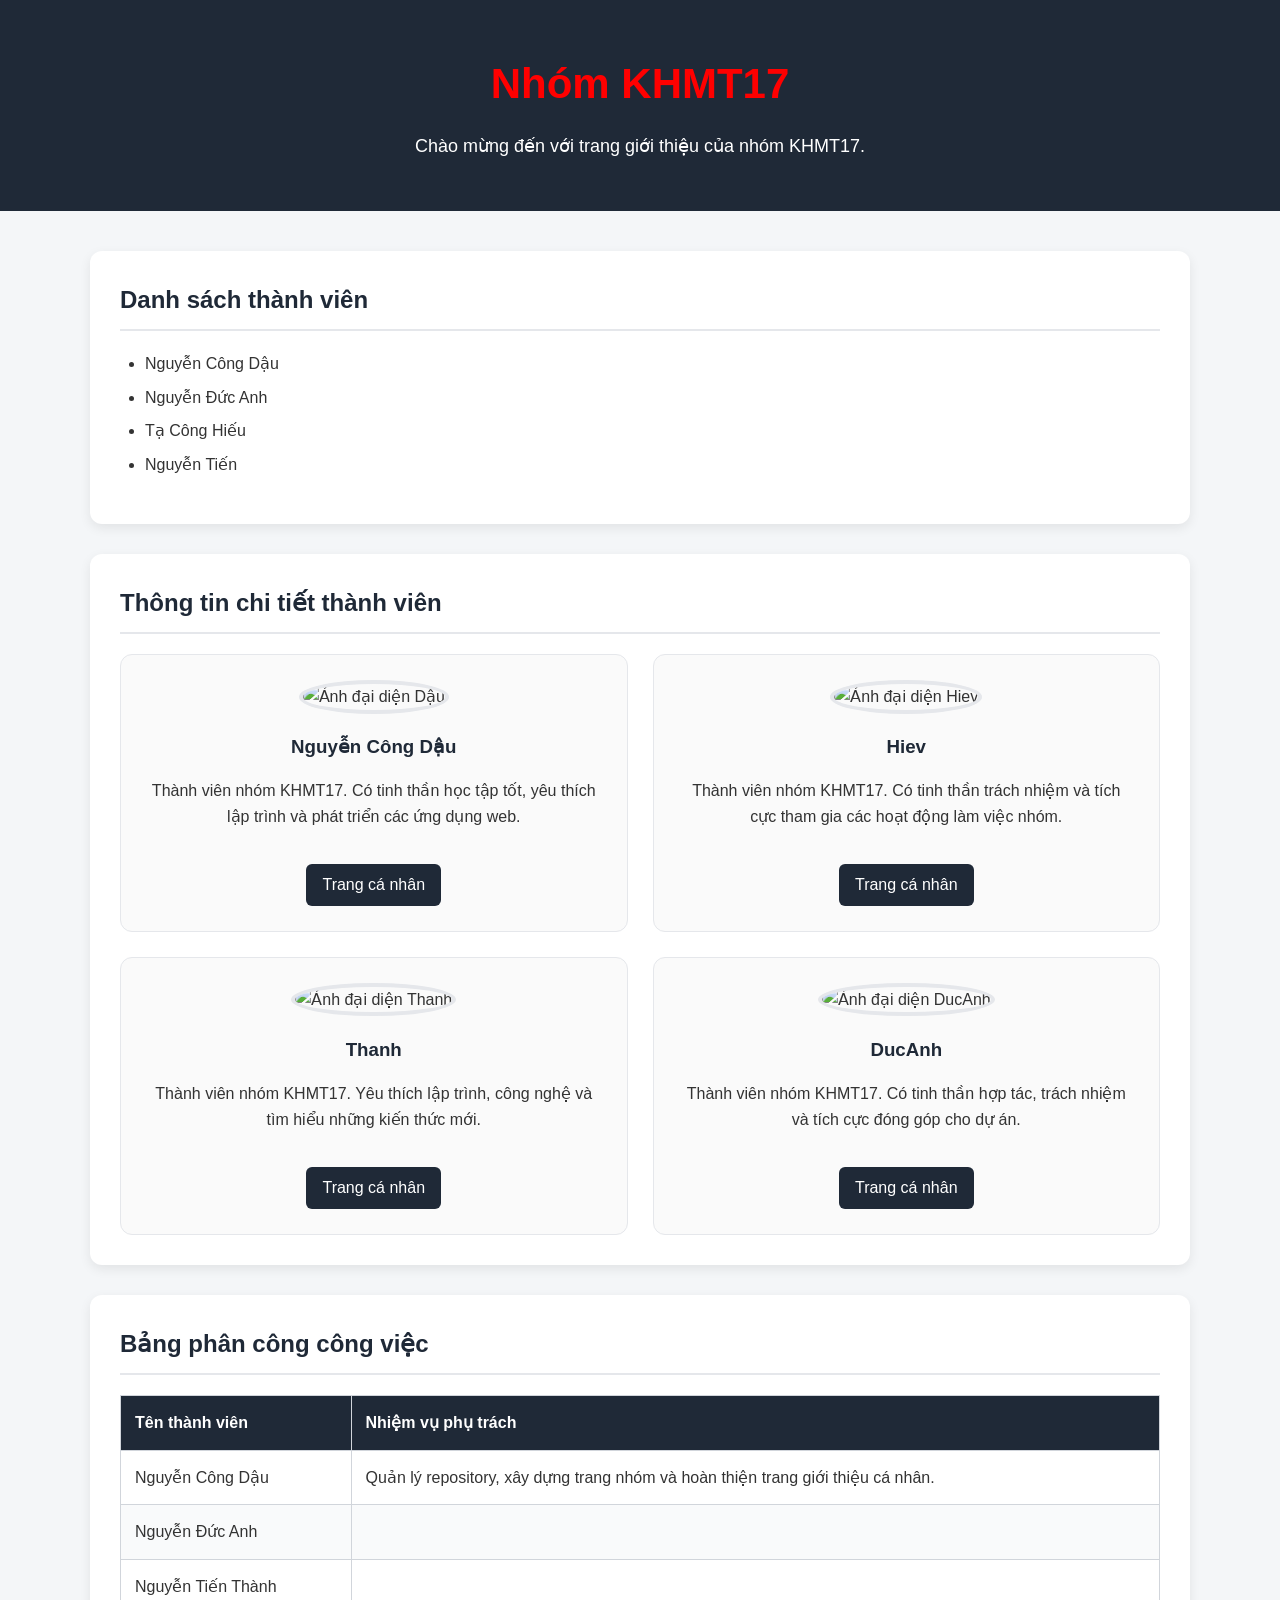
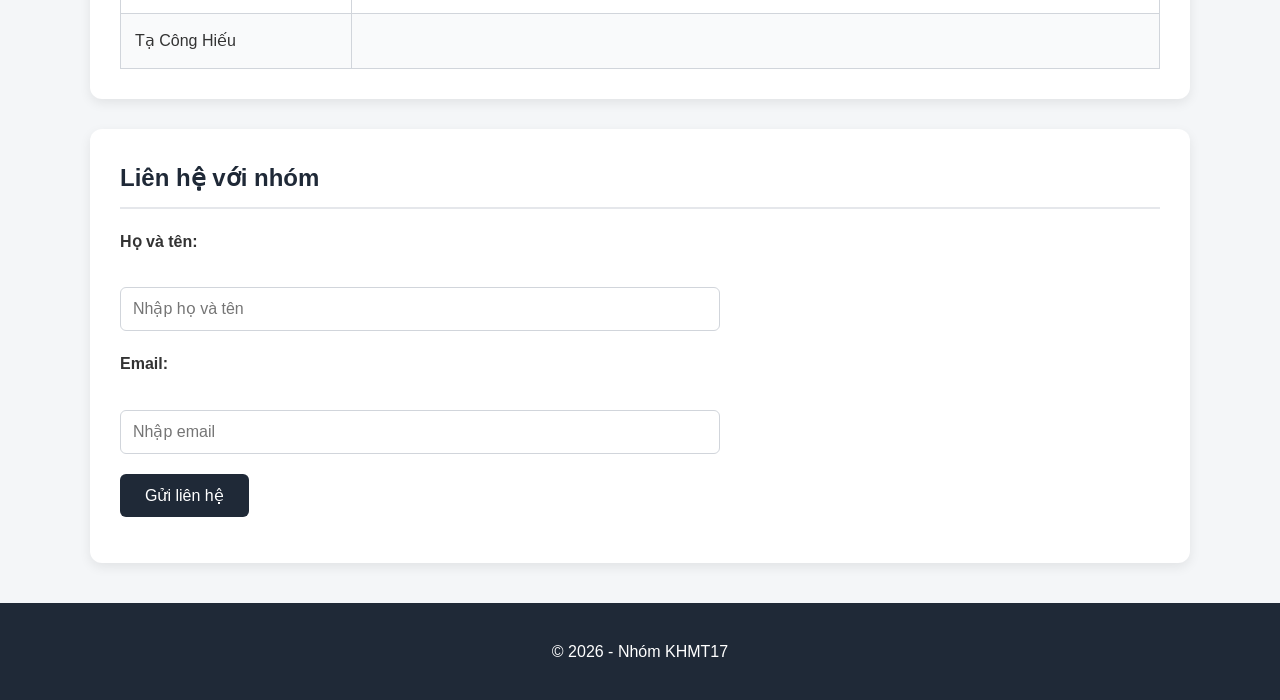
==== task/group/about.html @ 90bed05c "Add KHMT17 group introduction page" ====
<!DOCTYPE html>
<html lang="vi">

<head>
    <meta charset="UTF-8">
    <meta name="viewport" content="width=device-width, initial-scale=1.0">

    <title>Nhóm KHMT17 - Giới thiệu nhóm</title>

    <link rel="stylesheet" href="../style.css">
</head>

<body>

    <!-- ==================== HEADER ==================== -->
    <header class="header">
        <h1>Nhóm KHMT17</h1>

        <p>
            Chào mừng đến với trang giới thiệu của nhóm KHMT17.
        </p>
    </header>


    <main class="container">

        <!-- ==================== DANH SÁCH THÀNH VIÊN ==================== -->
        <section class="section">
            <h2>Danh sách thành viên</h2>

            <ul class="member-list">
                <li>Nguyễn Công Dậu</li>
                <li>Nguyễn Đức Anh</li>
                <li>Tạ Công Hiếu</li>
                <li>Nguyễn Tiến </li>
            </ul>
        </section>


        <!-- ==================== THÔNG TIN THÀNH VIÊN ==================== -->
        <section class="section">

            <h2>Thông tin chi tiết thành viên</h2>


            <!-- Thành viên 1 -->
            <div class="members">
                <div class="member-card">
                <img
                    src="images/dau.jpg"
                    alt="Ảnh đại diện Dậu"
                    width="200"
                >

                <h3>Nguyễn Công Dậu</h3>

                <p>
                    Thành viên nhóm KHMT17.
                    Có tinh thần học tập tốt, yêu thích lập trình
                    và phát triển các ứng dụng web.
                </p>

                <a
                    href="#"
                    target="_blank"
                >
                    Trang cá nhân
                </a>
                </div>


            <!-- Thành viên 2 -->
                <div class="member-card">
                <img
                    src="images/hiev.jpg"
                    alt="Ảnh đại diện Hiev"
                    width="200"
                >

                <h3>Hiev</h3>

                <p>
                    Thành viên nhóm KHMT17.
                    Có tinh thần trách nhiệm và tích cực
                    tham gia các hoạt động làm việc nhóm.
                </p>

                <a
                    href="#"
                    target="_blank"
                >
                    Trang cá nhân
                </a>
                </div>


            <!-- Thành viên 3 -->
                <div class="member-card">
                <img
                    src="images/dau.jpg"
                    alt="Ảnh đại diện Thanh"
                    width="200"
                >

                <h3>Thanh</h3>

                <p>
                    Thành viên nhóm KHMT17.
                    Yêu thích lập trình, công nghệ và
                    tìm hiểu những kiến thức mới.
                </p>

                <a
                    href="#"
                    target="_blank"
                >
                    Trang cá nhân
                </a>
                </div>


            <!-- Thành viên 4 -->
                <div class="member-card">
                <img
                    src="images/ducanh.jpg"
                    alt="Ảnh đại diện DucAnh"
                    width="200"
                >

                <h3>DucAnh</h3>

                <p>
                    Thành viên nhóm KHMT17.
                    Có tinh thần hợp tác, trách nhiệm
                    và tích cực đóng góp cho dự án.
                </p>

                <a
                    href="#"
                    target="_blank"
                >
                    Trang cá nhân
                </a>
                </div>
            </div>

        </section>


        <!-- ==================== PHÂN CÔNG CÔNG VIỆC ==================== -->
        <section class="section">

            <h2>Bảng phân công công việc</h2>

            <table border="1">

                <thead>
                    <tr>
                        <th>Tên thành viên</th>
                        <th>Nhiệm vụ phụ trách</th>
                    </tr>
                </thead>

                <tbody>

                    <tr>
                        <td>Nguyễn Công Dậu</td>
                        <td>
                           Quản lý repository, xây dựng trang nhóm
                            và hoàn thiện trang giới thiệu cá nhân.
                        </td>
                    </tr>

                    <tr>
                        <td>Nguyễn Đức Anh</td>
                        <td>
                            
                        </td>
                    </tr>

                    <tr>
                        <td>Nguyễn Tiến Thành</td>
                        <td>
                            
                        </td>
                    </tr>

                    <tr>
                        <td>Tạ Công Hiếu</td>
                        <td>
                            
                        </td>
                    </tr>

                </tbody>

            </table>

        </section>


        <!-- ==================== FORM LIÊN HỆ ==================== -->
        <section class="section">

            <h2>Liên hệ với nhóm</h2>

            <form action="#" method="post">

                <p class="form-group">
                    <label for="name">
                        Họ và tên:
                    </label>

                    <br>

                    <input
                        type="text"
                        id="name"
                        name="name"
                        placeholder="Nhập họ và tên"
                        required
                    >
                </p>


                <p class="form-group">
                    <label for="email">
                        Email:
                    </label>

                    <br>

                    <input
                        type="email"
                        id="email"
                        name="email"
                        placeholder="Nhập email"
                        required
                    >
                </p>


                <p>
                    <input
                        type="submit"
                        value="Gửi liên hệ"
                    >
                </p>

            </form>

        </section>

    </main>


    <!-- ==================== FOOTER ==================== -->
    <footer>

        <p>
            © 2026 - Nhóm KHMT17
        </p>

    </footer>

</body>

</html>
---- task/style.css ----
* {
    box-sizing: border-box;
}

body {
    margin: 0;
    font-family: Arial, Helvetica, sans-serif;
    background: #f4f6f8;
    color: #333;
    line-height: 1.6;
}

.header {
    text-align: center;
    background: #1f2937;
    color: white;
    padding: 50px 20px;
}

.header h1 {
    margin: 0 0 15px;
    font-size: 42px;
    color: red;
}

.header p {
    max-width: 750px;
    margin: auto;
    font-size: 18px;
}

.container {
    width: 90%;
    max-width: 1100px;
    margin: 40px auto;
}

.section {
    background: white;
    padding: 30px;
    margin-bottom: 30px;
    border-radius: 12px;
    box-shadow: 0 4px 12px rgba(0, 0, 0, 0.08);
}

.section h2 {
    margin-top: 0;
    color: #1f2937;
    border-bottom: 2px solid #e5e7eb;
    padding-bottom: 10px;
}

.member-list {
    padding-left: 25px;
}

.member-list li {
    margin: 8px 0;
}

.members {
    display: grid;
    grid-template-columns: repeat(2, 1fr);
    gap: 25px;
}

.member-card {
    text-align: center;
    border: 1px solid #e5e7eb;
    border-radius: 12px;
    padding: 25px;
    background: #fafafa;
}

.member-card img {
    width: 160px;
    height: 160px;
    object-fit: cover;
    border-radius: 50%;
    border: 4px solid #e5e7eb;
}

.member-card h3 {
    margin-bottom: 8px;
    color: #1f2937;
}

.member-card p {
    min-height: 70px;
}

.member-card a {
    display: inline-block;
    text-decoration: none;
    background: #1f2937;
    color: white;
    padding: 8px 16px;
    border-radius: 6px;
}

.member-card a:hover {
    background: #374151;
}

table {
    width: 100%;
    border-collapse: collapse;
    margin-top: 15px;
}

th,
td {
    border: 1px solid #d1d5db;
    padding: 14px;
    text-align: left;
}

th {
    background: #1f2937;
    color: white;
}

tr:nth-child(even) {
    background: #f9fafb;
}

form {
    max-width: 600px;
}

.form-group {
    margin-bottom: 20px;
}

.form-group label {
    display: block;
    margin-bottom: 7px;
    font-weight: bold;
}

.form-group input {
    width: 100%;
    padding: 12px;
    border: 1px solid #d1d5db;
    border-radius: 6px;
    font-size: 16px;
}

input[type="submit"] {
    border: none;
    background: #1f2937;
    color: white;
    padding: 12px 25px;
    border-radius: 6px;
    cursor: pointer;
    font-size: 16px;
}

input[type="submit"]:hover {
    background: #374151;
}

footer {
    text-align: center;
    background: #1f2937;
    color: white;
    padding: 20px;
}

@media (max-width: 700px) {

    .members {
        grid-template-columns: 1fr;
    }

    .header h1 {
        font-size: 32px;
    }

    .container {
        width: 95%;
    }

    .section {
        padding: 20px;
    }
}
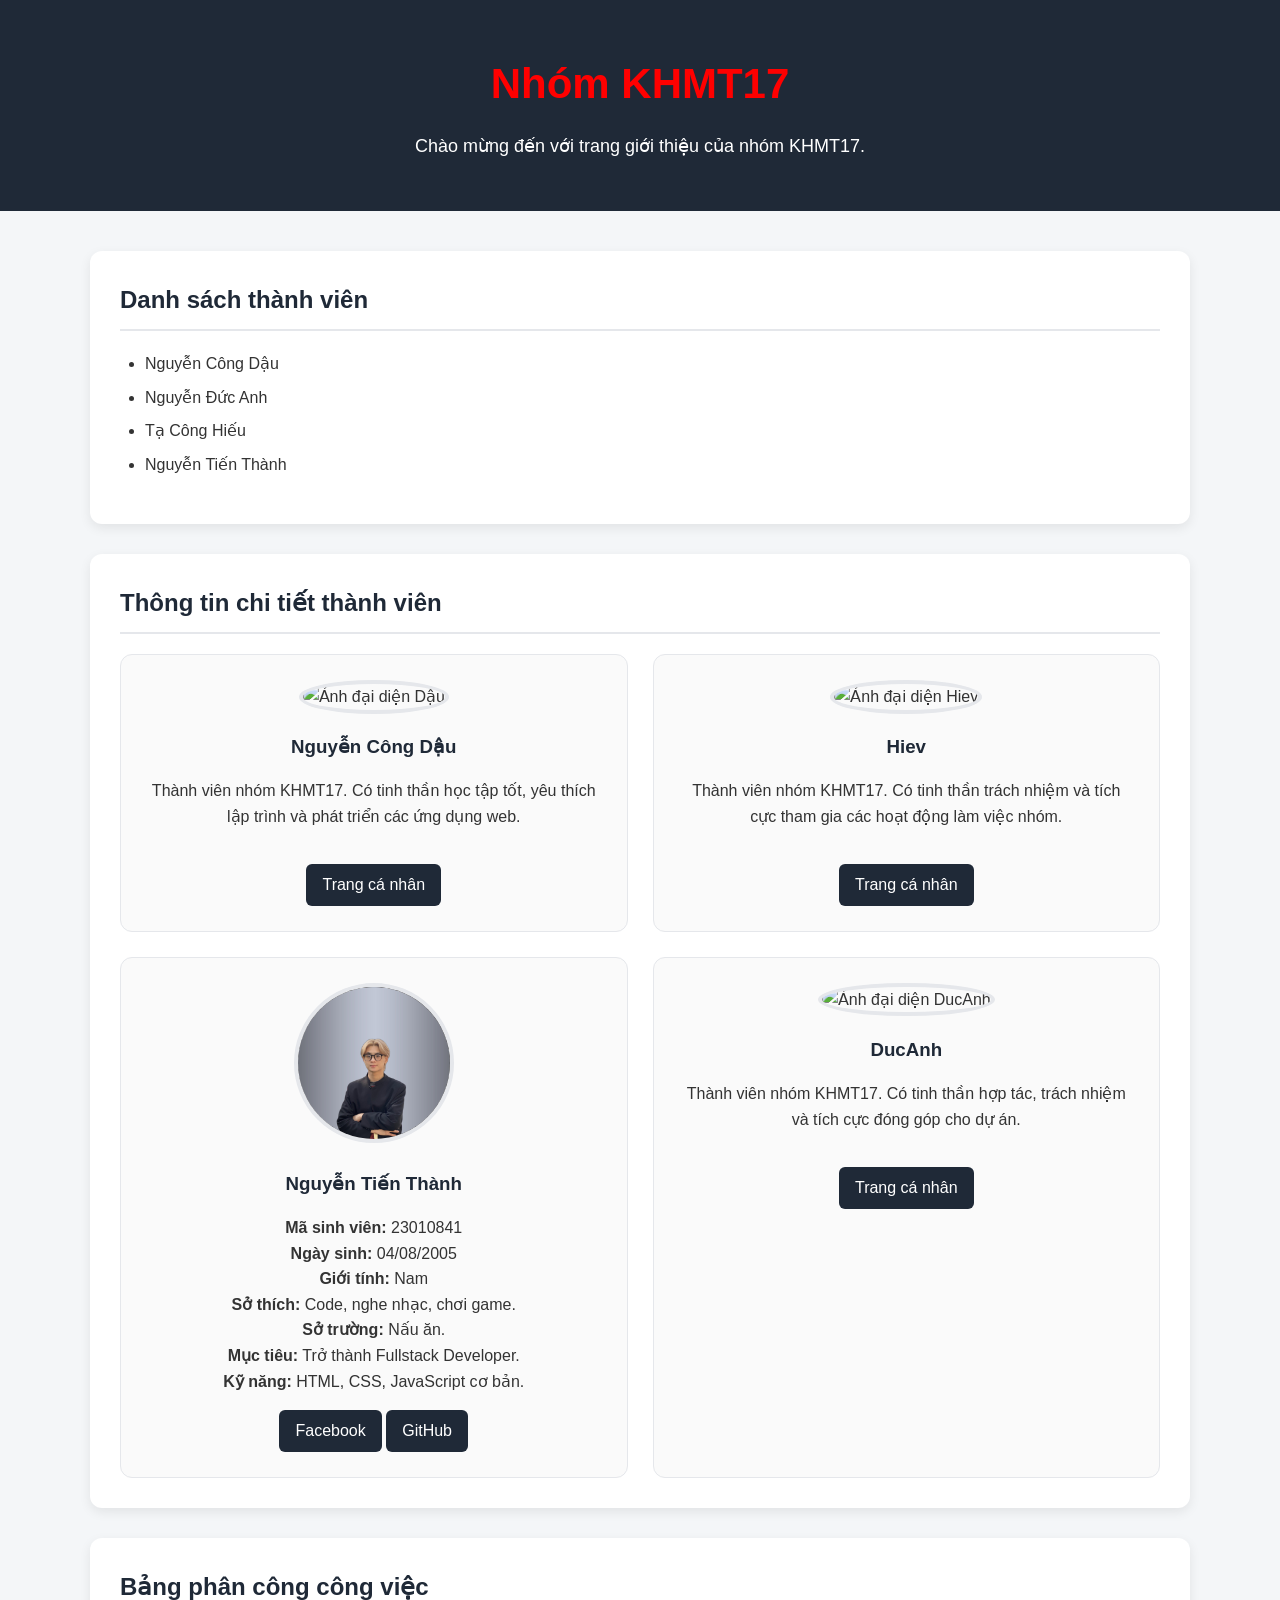
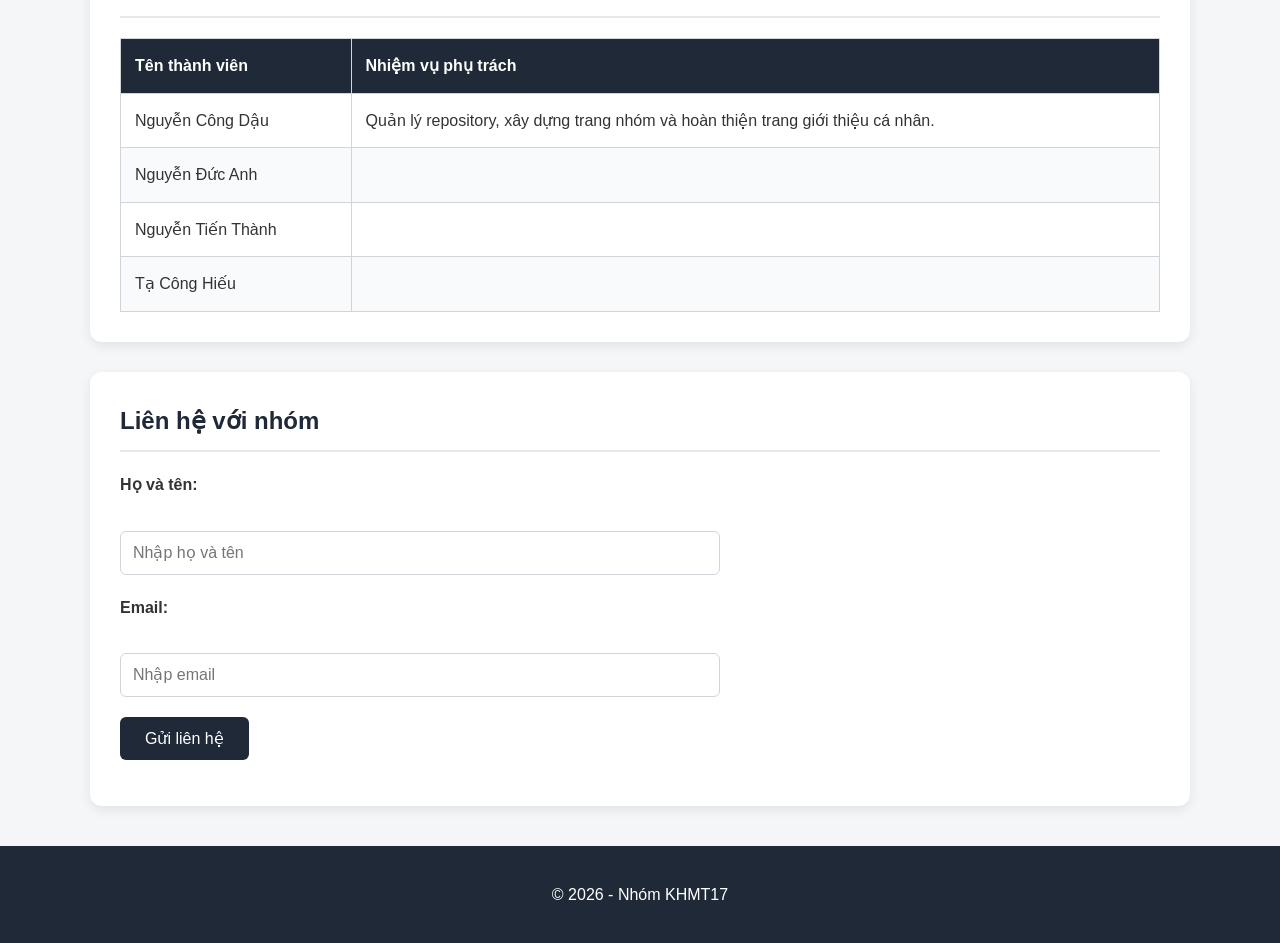
==== commit 03b2a832: "update thành" ====
--- a/task/group/about.html
+++ b/task/group/about.html
@@ -32,7 +32,7 @@
                 <li>Nguyễn Công Dậu</li>
                 <li>Nguyễn Đức Anh</li>
                 <li>Tạ Công Hiếu</li>
-                <li>Nguyễn Tiến </li>
+                <li>Nguyễn Tiến Thành</li>
             </ul>
         </section>
 
@@ -97,24 +97,36 @@
             <!-- Thành viên 3 -->
                 <div class="member-card">
                 <img
-                    src="images/dau.jpg"
-                    alt="Ảnh đại diện Thanh"
-                    width="200"
-                >
-
-                <h3>Thanh</h3>
-
-                <p>
-                    Thành viên nhóm KHMT17.
-                    Yêu thích lập trình, công nghệ và
-                    tìm hiểu những kiến thức mới.
-                </p>
-
-                <a
-                    href="#"
-                    target="_blank"
-                >
-                    Trang cá nhân
+                    src="images/thanh.jpg"
+                    alt="Ảnh đại diện Nguyễn Tiến Thành"
+                    width="200"
+                >
+
+                <h3>Nguyễn Tiến Thành</h3>
+
+                <p>
+                    <strong>Mã sinh viên:</strong> 23010841<br>
+                    <strong>Ngày sinh:</strong> 04/08/2005<br>
+                    <strong>Giới tính:</strong> Nam<br>
+                    <strong>Sở thích:</strong> Code, nghe nhạc, chơi game.<br>
+                    <strong>Sở trường:</strong> Nấu ăn.<br>
+                    <strong>Mục tiêu:</strong> Trở thành Fullstack Developer.<br>
+                    <strong>Kỹ năng:</strong> HTML, CSS, JavaScript cơ bản.
+                </p>
+
+                <a
+                    href="https://www.facebook.com/nguyen.thanh.751487?locale=vi_VN"
+                    target="_blank"
+                    rel="noopener noreferrer"
+                >
+                    Facebook
+                </a>
+                <a
+                    href="https://github.com/Thank-05"
+                    target="_blank"
+                    rel="noopener noreferrer"
+                >
+                    GitHub
                 </a>
                 </div>
 
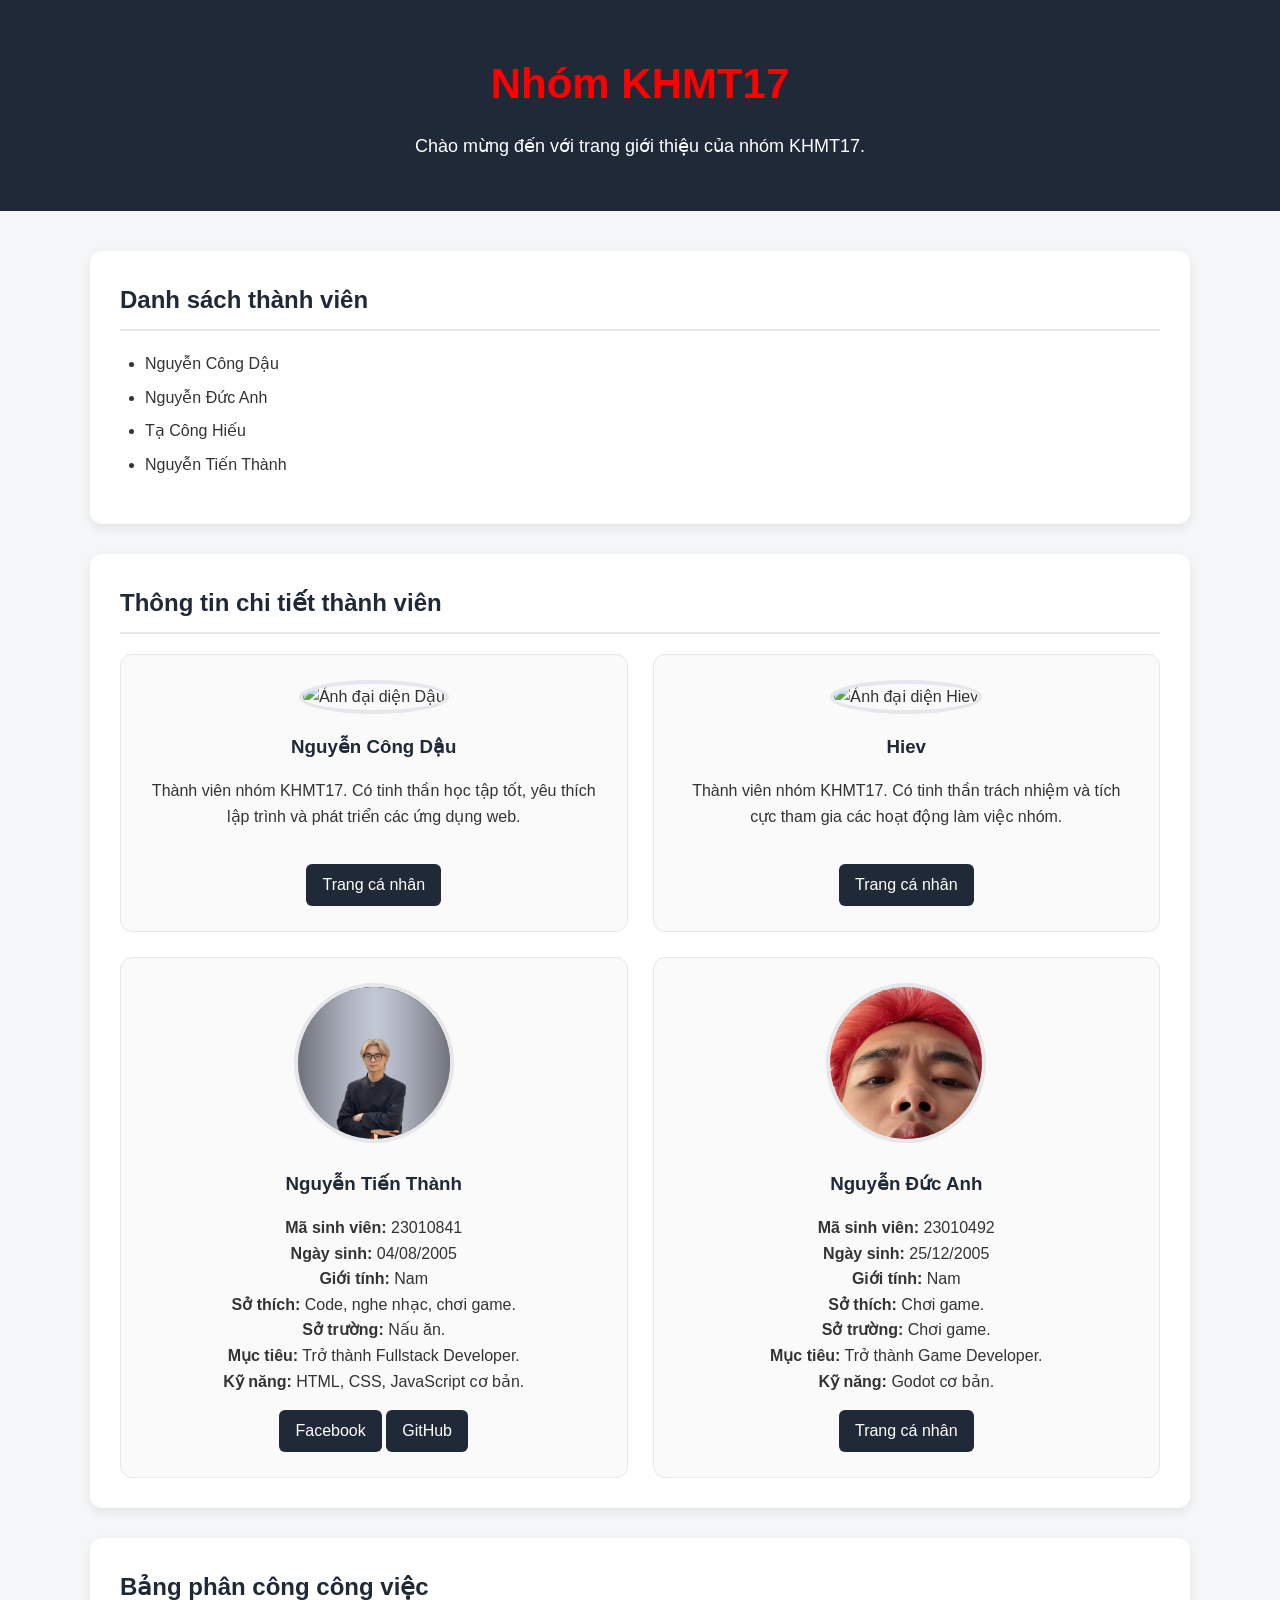
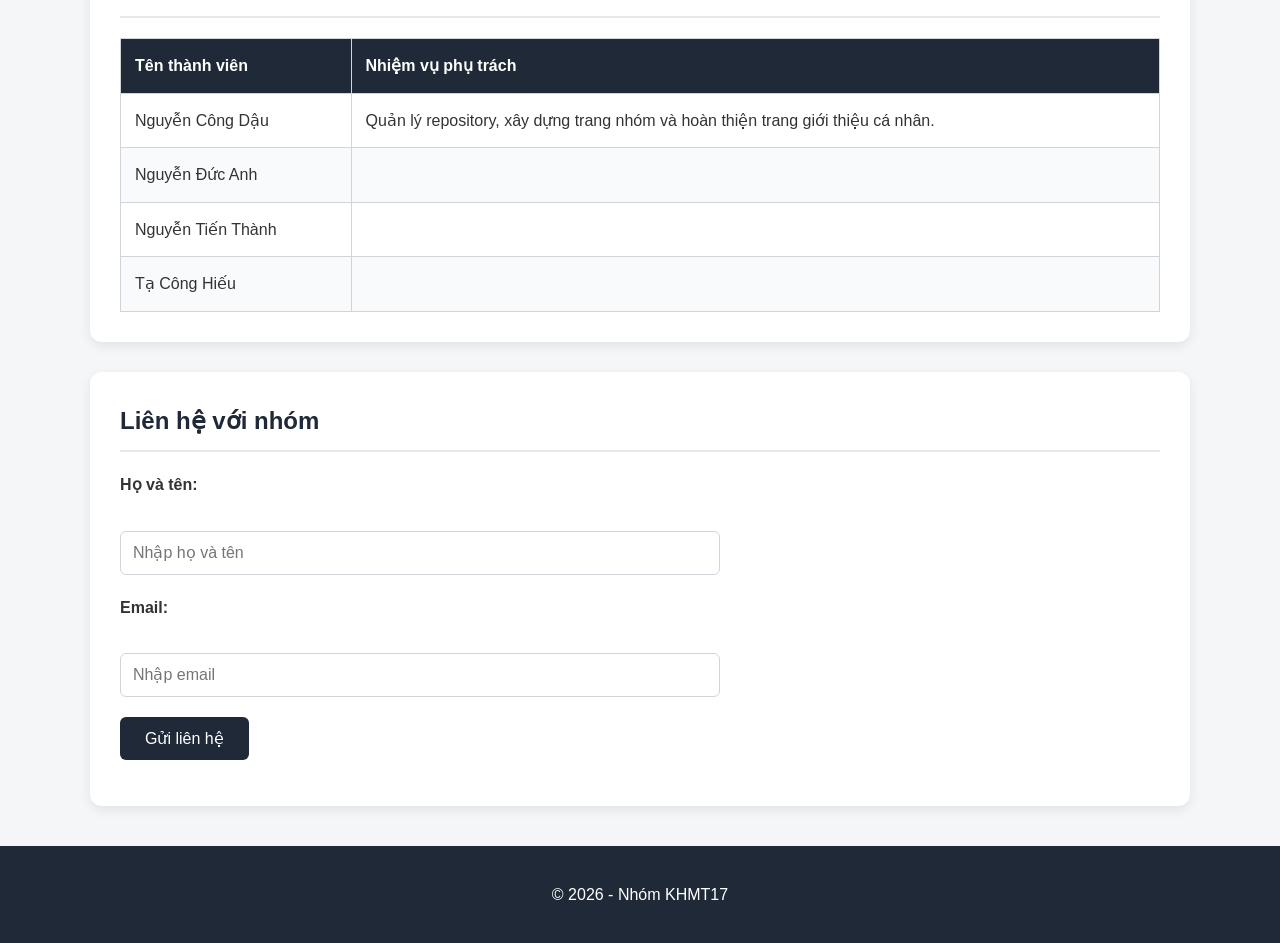
==== commit 17ccb0cf: "Update DucAnh" ====
--- a/task/group/about.html
+++ b/task/group/about.html
@@ -131,20 +131,25 @@
                 </div>
 
 
+            
             <!-- Thành viên 4 -->
-                <div class="member-card">
+            <div class="member-card">
                 <img
                     src="images/ducanh.jpg"
-                    alt="Ảnh đại diện DucAnh"
-                    width="200"
-                >
-
-                <h3>DucAnh</h3>
-
-                <p>
-                    Thành viên nhóm KHMT17.
-                    Có tinh thần hợp tác, trách nhiệm
-                    và tích cực đóng góp cho dự án.
+                    alt="Ảnh đại diện Nguyễn Đức Anh"
+                    width="200"
+                >
+
+                <h3>Nguyễn Đức Anh</h3>
+
+                <p>
+                    <strong>Mã sinh viên:</strong> 23010492<br>
+                    <strong>Ngày sinh:</strong> 25/12/2005<br>
+                    <strong>Giới tính:</strong> Nam<br>
+                    <strong>Sở thích:</strong> Chơi game.<br>
+                    <strong>Sở trường:</strong> Chơi game.<br>
+                    <strong>Mục tiêu:</strong> Trở thành Game Developer.<br>
+                    <strong>Kỹ năng:</strong> Godot cơ bản.
                 </p>
 
                 <a
@@ -154,6 +159,7 @@
                     Trang cá nhân
                 </a>
                 </div>
+
             </div>
 
         </section>
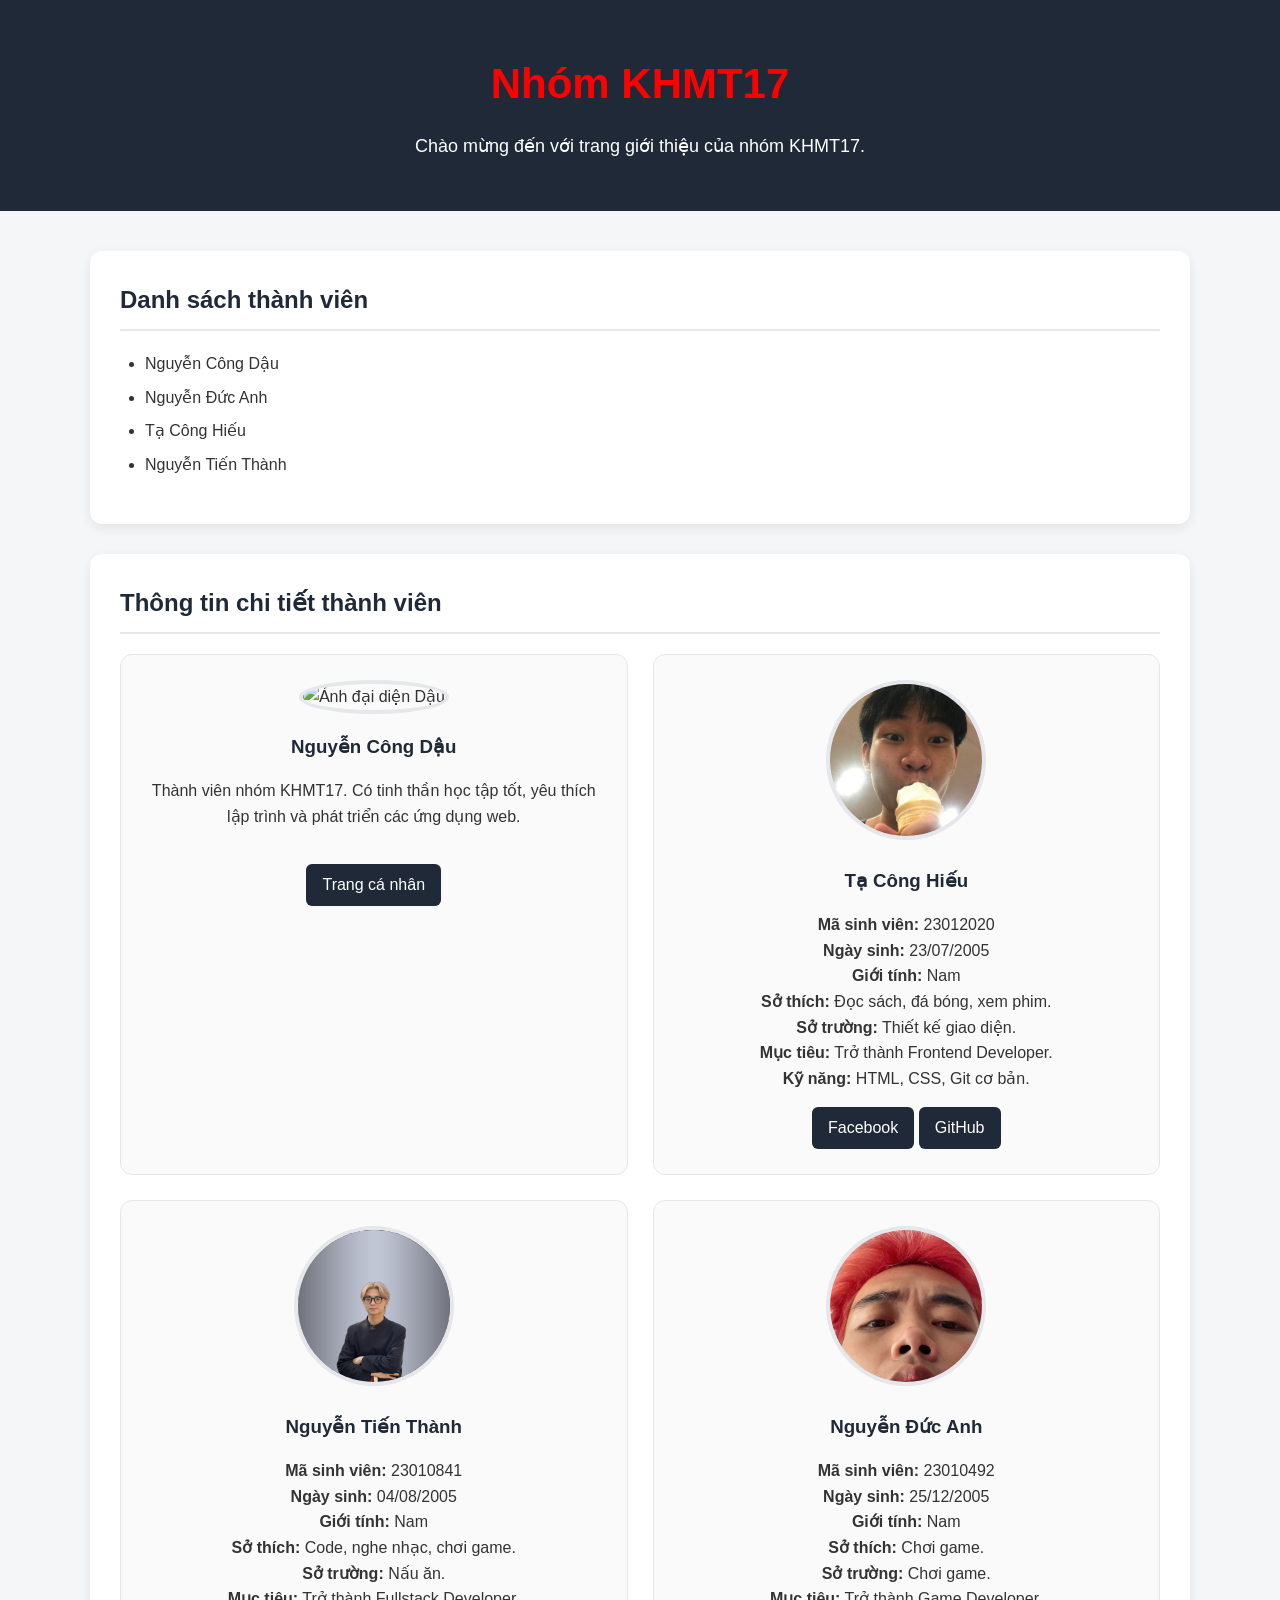
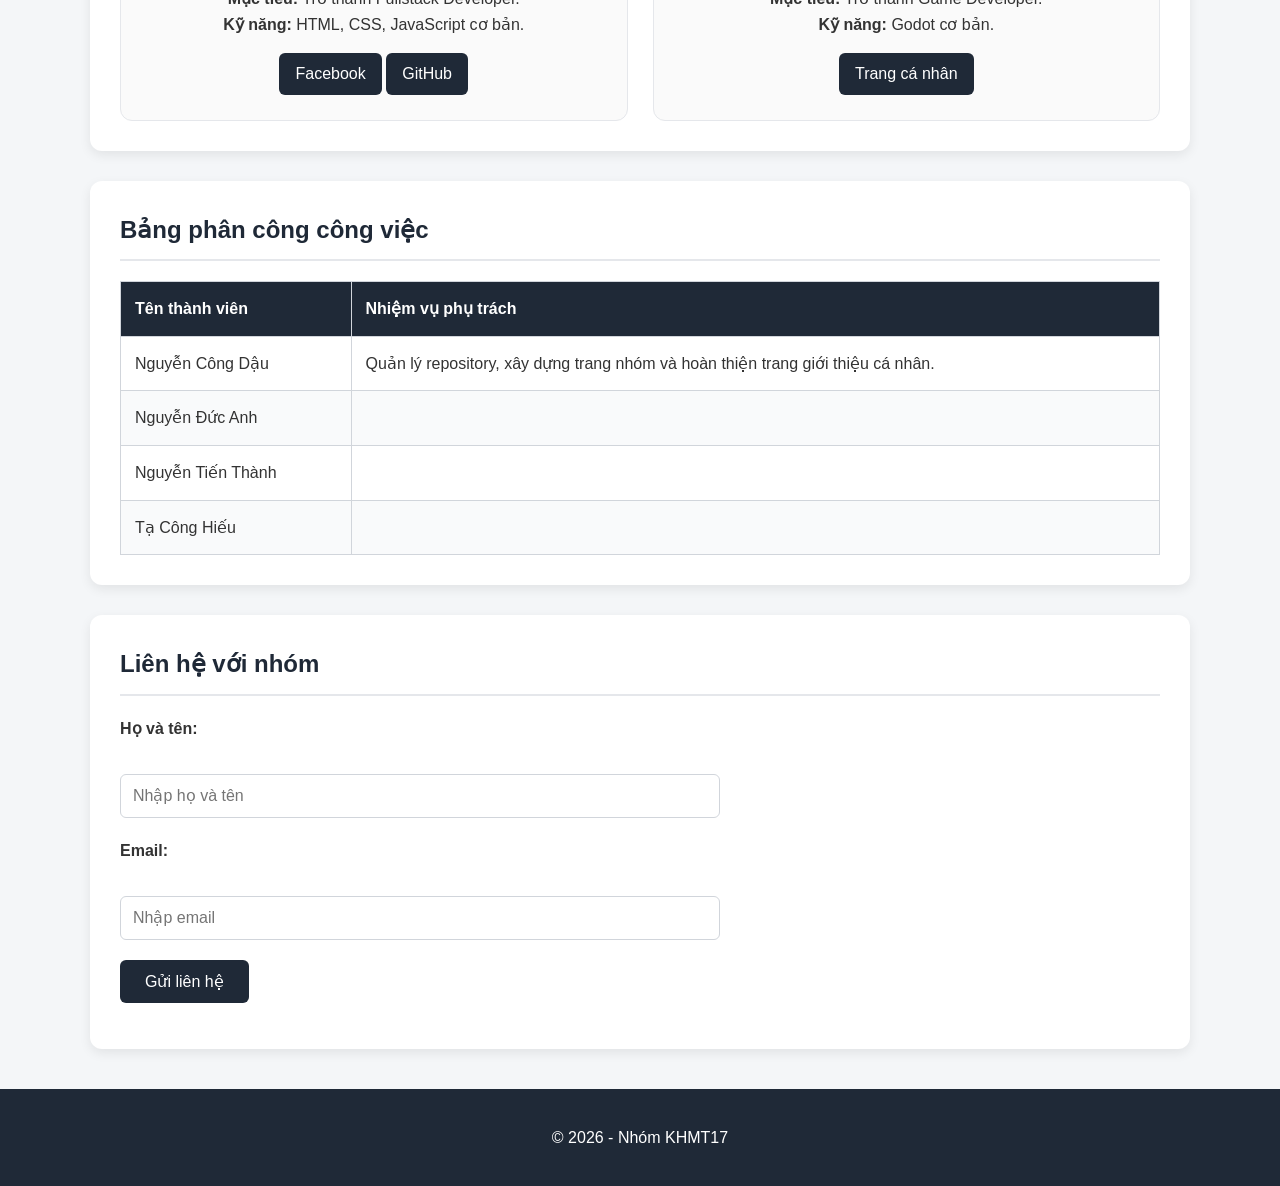
==== commit 808d4a1d: "Bo sung thong tin ca nhan Ta Cong Hieu - Them MSSV, ngay sinh, so thich, so truong, muc tieu, ky nan" ====
--- a/task/group/about.html
+++ b/task/group/about.html
@@ -72,24 +72,36 @@
             <!-- Thành viên 2 -->
                 <div class="member-card">
                 <img
-                    src="images/hiev.jpg"
-                    alt="Ảnh đại diện Hiev"
-                    width="200"
-                >
-
-                <h3>Hiev</h3>
-
-                <p>
-                    Thành viên nhóm KHMT17.
-                    Có tinh thần trách nhiệm và tích cực
-                    tham gia các hoạt động làm việc nhóm.
-                </p>
-
-                <a
-                    href="#"
-                    target="_blank"
-                >
-                    Trang cá nhân
+                    src="images/hieu.jpg"
+                    alt="Ảnh đại diện Tạ Công Hiếu"
+                    width="200"
+                >
+
+                <h3>Tạ Công Hiếu</h3>
+
+                <p>
+                    <strong>Mã sinh viên:</strong> 23012020<br>
+                    <strong>Ngày sinh:</strong> 23/07/2005<br>
+                    <strong>Giới tính:</strong> Nam<br>
+                    <strong>Sở thích:</strong> Đọc sách, đá bóng, xem phim.<br>
+                    <strong>Sở trường:</strong> Thiết kế giao diện.<br>
+                    <strong>Mục tiêu:</strong> Trở thành Frontend Developer.<br>
+                    <strong>Kỹ năng:</strong> HTML, CSS, Git cơ bản.
+                </p>
+
+                <a
+                    href="https://www.facebook.com/hiudeptraivailon"
+                    target="_blank"
+                    rel="noopener noreferrer"
+                >
+                    Facebook
+                </a>
+                <a
+                    href="https://github.com/ikuyooo"
+                    target="_blank"
+                    rel="noopener noreferrer"
+                >
+                    GitHub
                 </a>
                 </div>
 
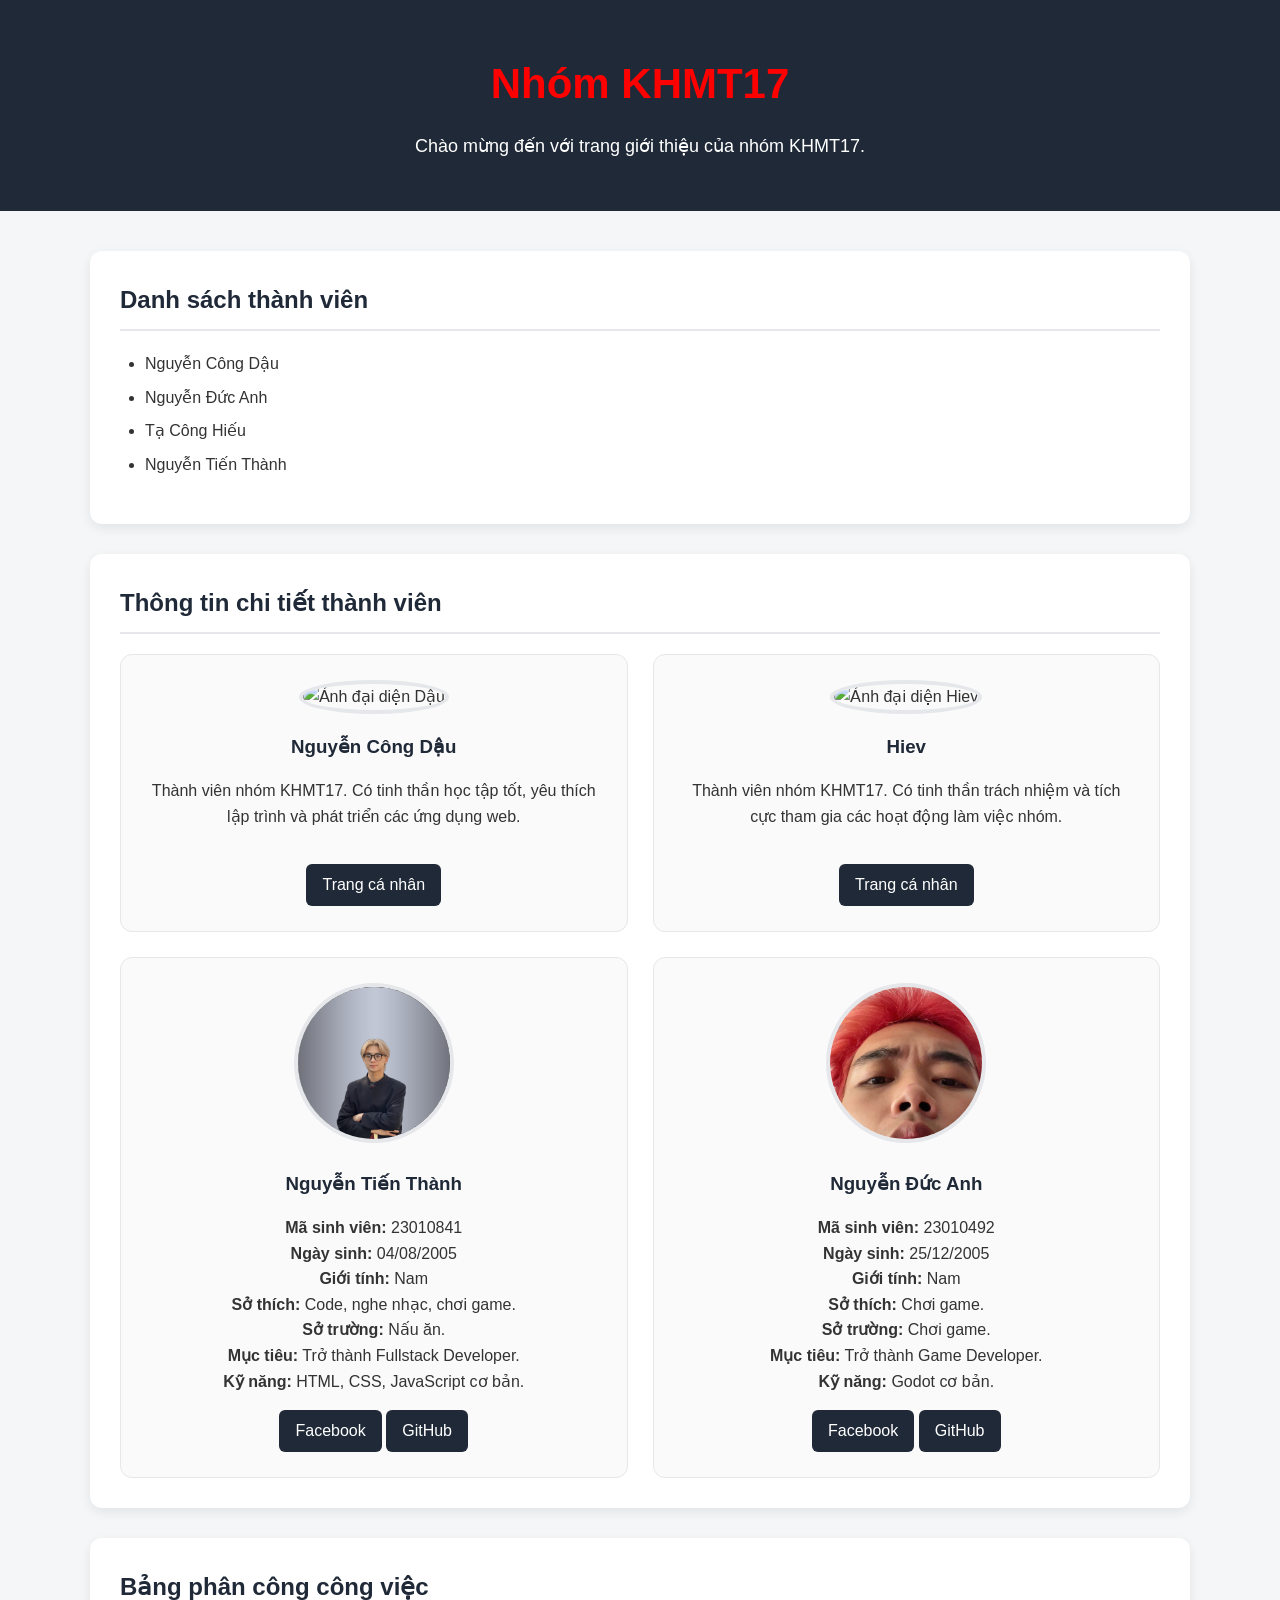
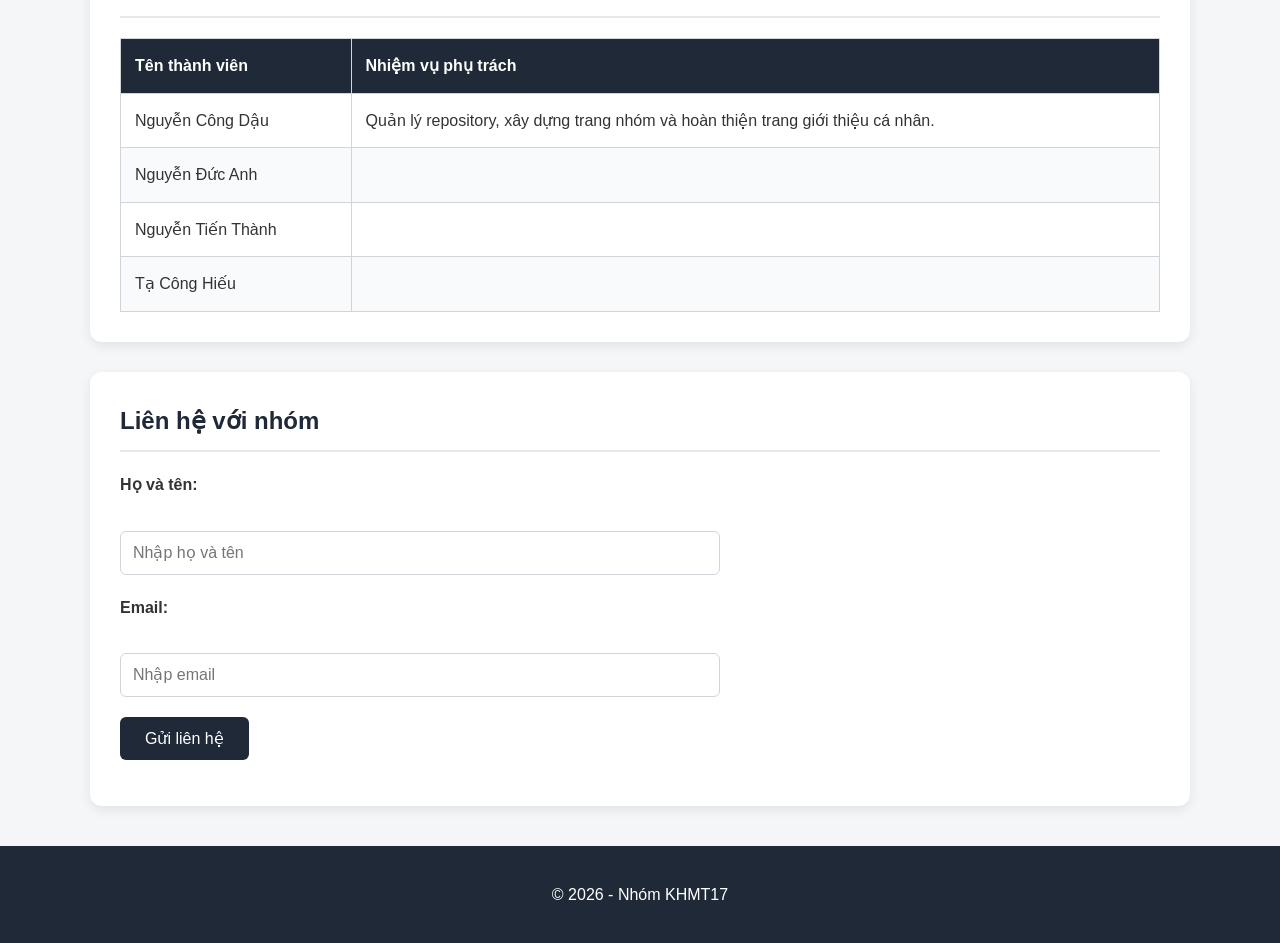
==== commit f7c985c3: "ducanh" ====
--- a/task/group/about.html
+++ b/task/group/about.html
@@ -72,36 +72,24 @@
             <!-- Thành viên 2 -->
                 <div class="member-card">
                 <img
-                    src="images/hieu.jpg"
-                    alt="Ảnh đại diện Tạ Công Hiếu"
-                    width="200"
-                >
-
-                <h3>Tạ Công Hiếu</h3>
-
-                <p>
-                    <strong>Mã sinh viên:</strong> 23012020<br>
-                    <strong>Ngày sinh:</strong> 23/07/2005<br>
-                    <strong>Giới tính:</strong> Nam<br>
-                    <strong>Sở thích:</strong> Đọc sách, đá bóng, xem phim.<br>
-                    <strong>Sở trường:</strong> Thiết kế giao diện.<br>
-                    <strong>Mục tiêu:</strong> Trở thành Frontend Developer.<br>
-                    <strong>Kỹ năng:</strong> HTML, CSS, Git cơ bản.
-                </p>
-
-                <a
-                    href="https://www.facebook.com/hiudeptraivailon"
-                    target="_blank"
-                    rel="noopener noreferrer"
-                >
-                    Facebook
-                </a>
-                <a
-                    href="https://github.com/ikuyooo"
-                    target="_blank"
-                    rel="noopener noreferrer"
-                >
-                    GitHub
+                    src="images/hiev.jpg"
+                    alt="Ảnh đại diện Hiev"
+                    width="200"
+                >
+
+                <h3>Hiev</h3>
+
+                <p>
+                    Thành viên nhóm KHMT17.
+                    Có tinh thần trách nhiệm và tích cực
+                    tham gia các hoạt động làm việc nhóm.
+                </p>
+
+                <a
+                    href="#"
+                    target="_blank"
+                >
+                    Trang cá nhân
                 </a>
                 </div>
 
@@ -165,10 +153,18 @@
                 </p>
 
                 <a
-                    href="#"
-                    target="_blank"
-                >
-                    Trang cá nhân
+                    href="https://www.facebook.com/Jayy.Dec?locale=vi_VN"
+                    target="_blank"
+                    rel="noopener noreferrer"
+                >
+                    Facebook
+                </a>
+                <a
+                    href="https://github.com/Ducanhzz2512"
+                    target="_blank"
+                    rel="noopener noreferrer"
+                >
+                    GitHub
                 </a>
                 </div>
 
@@ -295,4 +291,4 @@
 
 </body>
 
-</html>+</html>
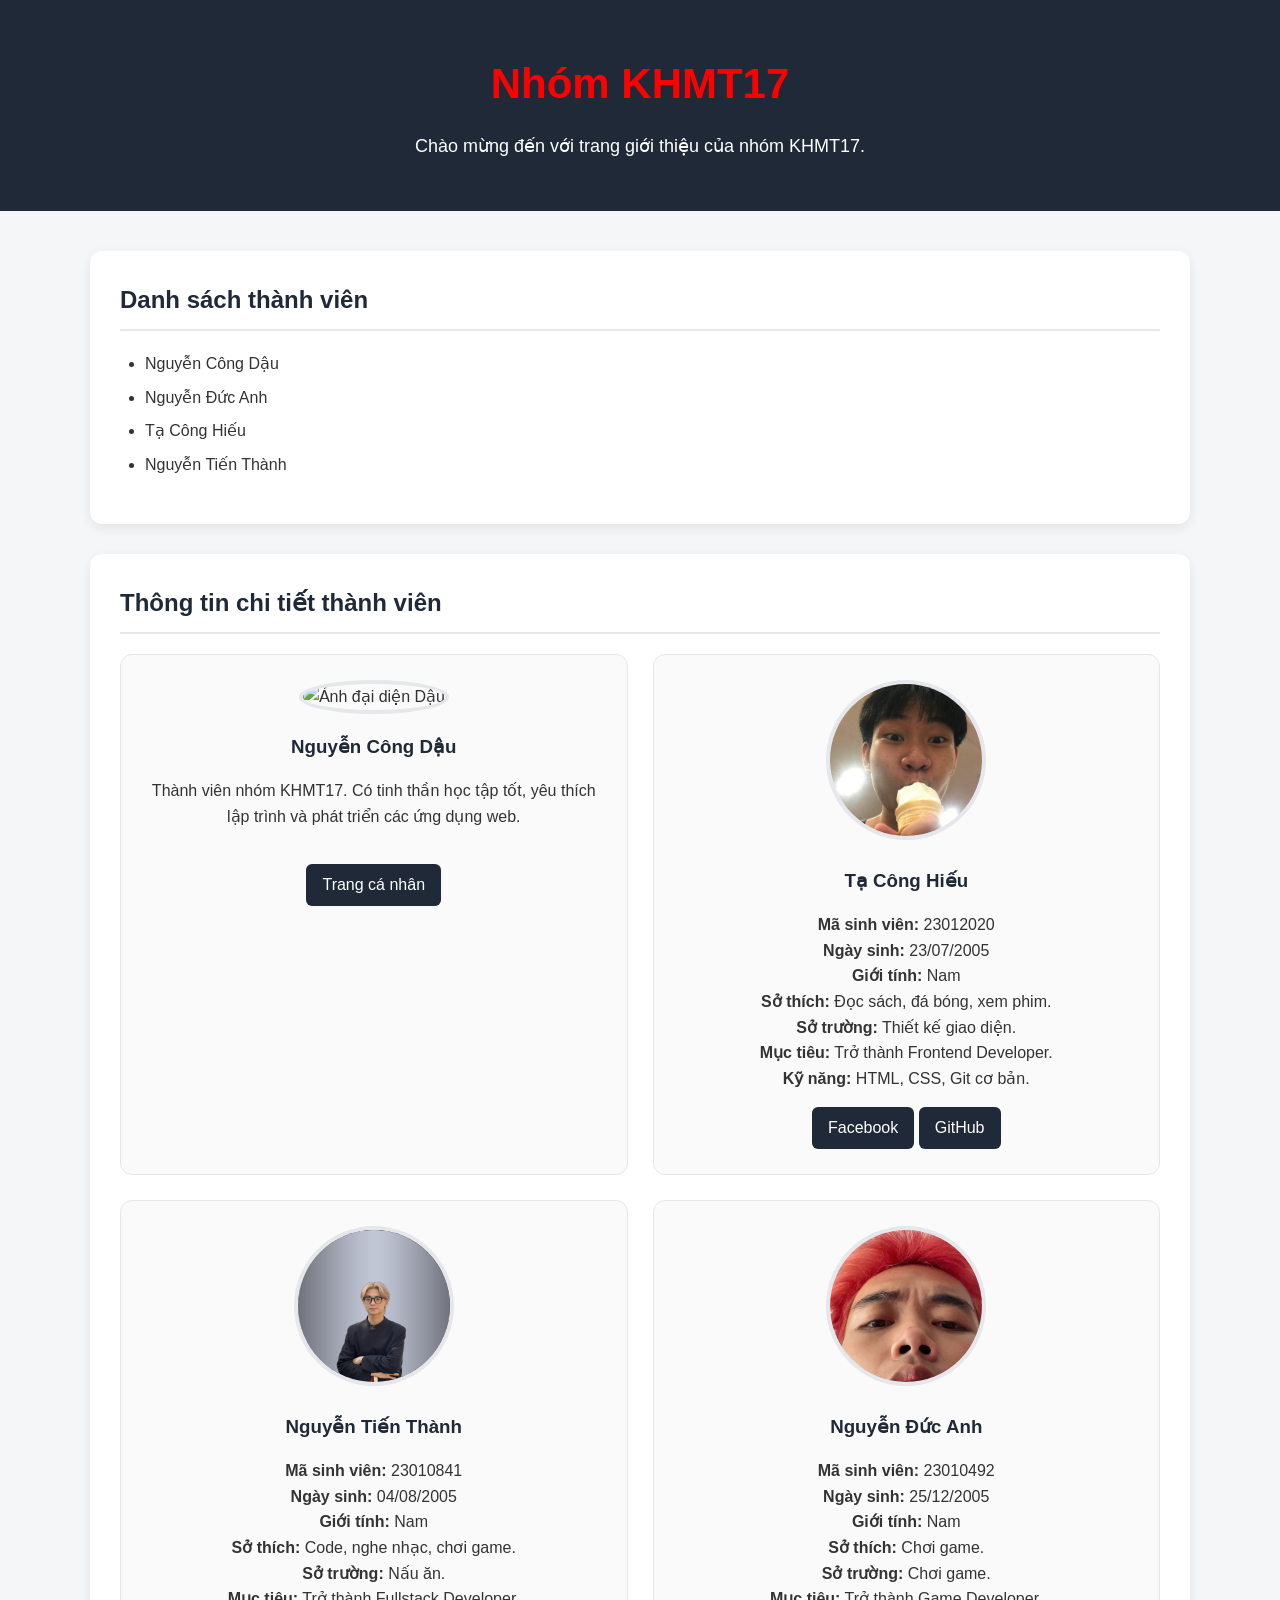
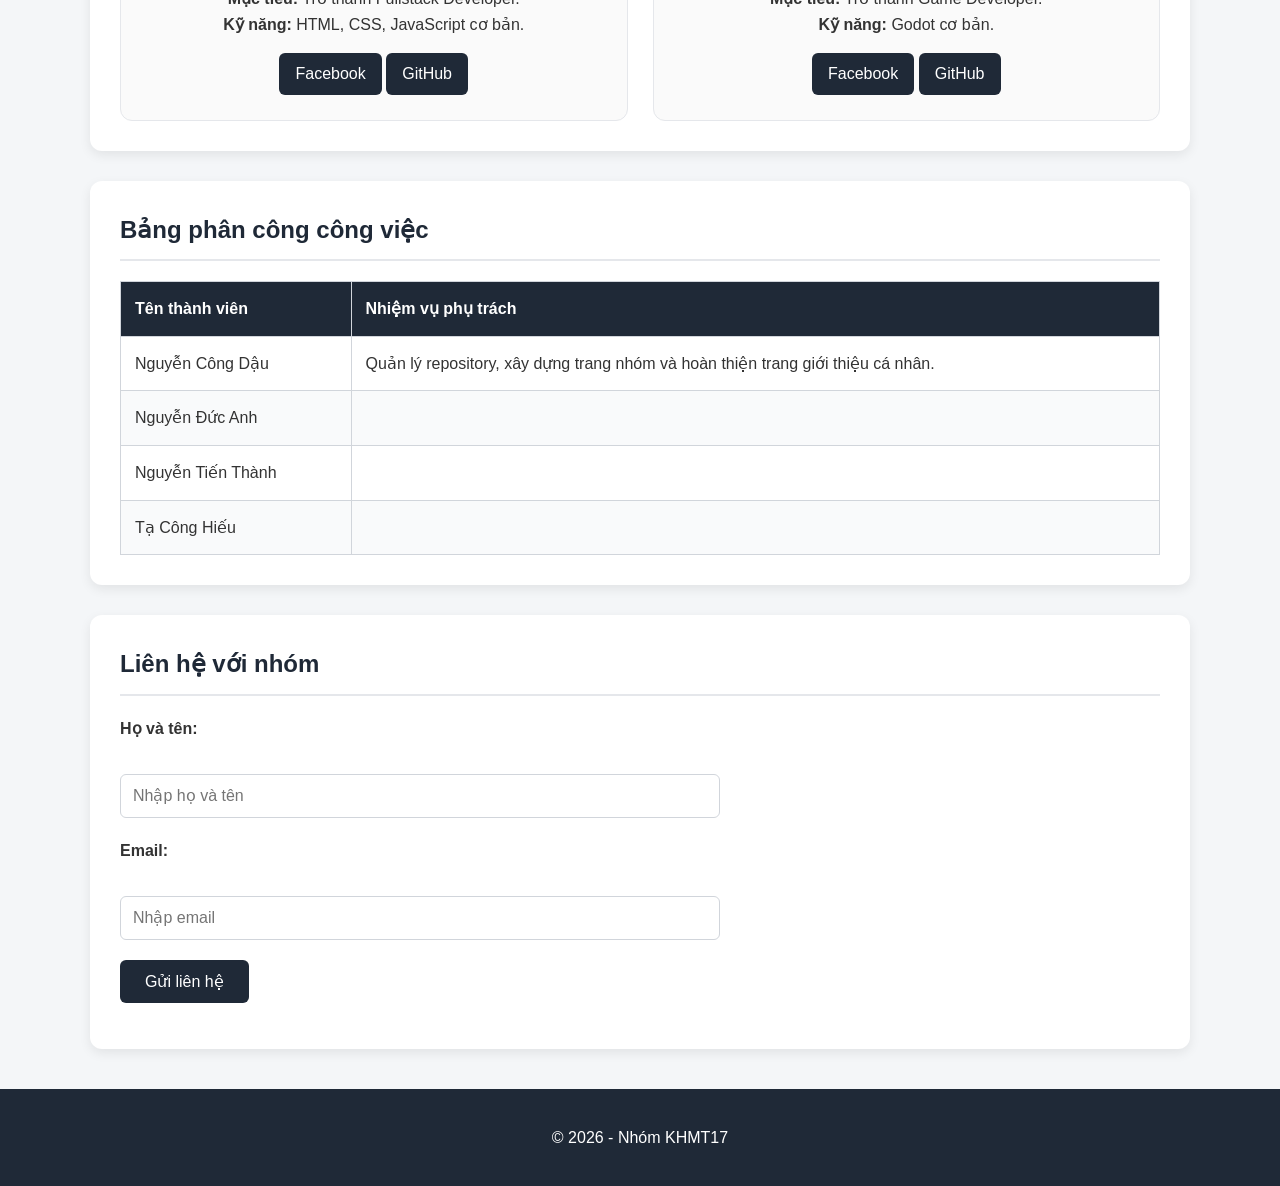
==== commit 4d234817: "Merge pull request #3 from CongDau358/DucAnh ducanh" ====
--- a/task/group/about.html
+++ b/task/group/about.html
@@ -72,24 +72,36 @@
             <!-- Thành viên 2 -->
                 <div class="member-card">
                 <img
-                    src="images/hiev.jpg"
-                    alt="Ảnh đại diện Hiev"
+                    src="images/hieu.jpg"
+                    alt="Ảnh đại diện Tạ Công Hiếu"
                     width="200"
                 >
 
-                <h3>Hiev</h3>
-
-                <p>
-                    Thành viên nhóm KHMT17.
-                    Có tinh thần trách nhiệm và tích cực
-                    tham gia các hoạt động làm việc nhóm.
-                </p>
-
-                <a
-                    href="#"
-                    target="_blank"
-                >
-                    Trang cá nhân
+                <h3>Tạ Công Hiếu</h3>
+
+                <p>
+                    <strong>Mã sinh viên:</strong> 23012020<br>
+                    <strong>Ngày sinh:</strong> 23/07/2005<br>
+                    <strong>Giới tính:</strong> Nam<br>
+                    <strong>Sở thích:</strong> Đọc sách, đá bóng, xem phim.<br>
+                    <strong>Sở trường:</strong> Thiết kế giao diện.<br>
+                    <strong>Mục tiêu:</strong> Trở thành Frontend Developer.<br>
+                    <strong>Kỹ năng:</strong> HTML, CSS, Git cơ bản.
+                </p>
+
+                <a
+                    href="https://www.facebook.com/hiudeptraivailon"
+                    target="_blank"
+                    rel="noopener noreferrer"
+                >
+                    Facebook
+                </a>
+                <a
+                    href="https://github.com/ikuyooo"
+                    target="_blank"
+                    rel="noopener noreferrer"
+                >
+                    GitHub
                 </a>
                 </div>
 
